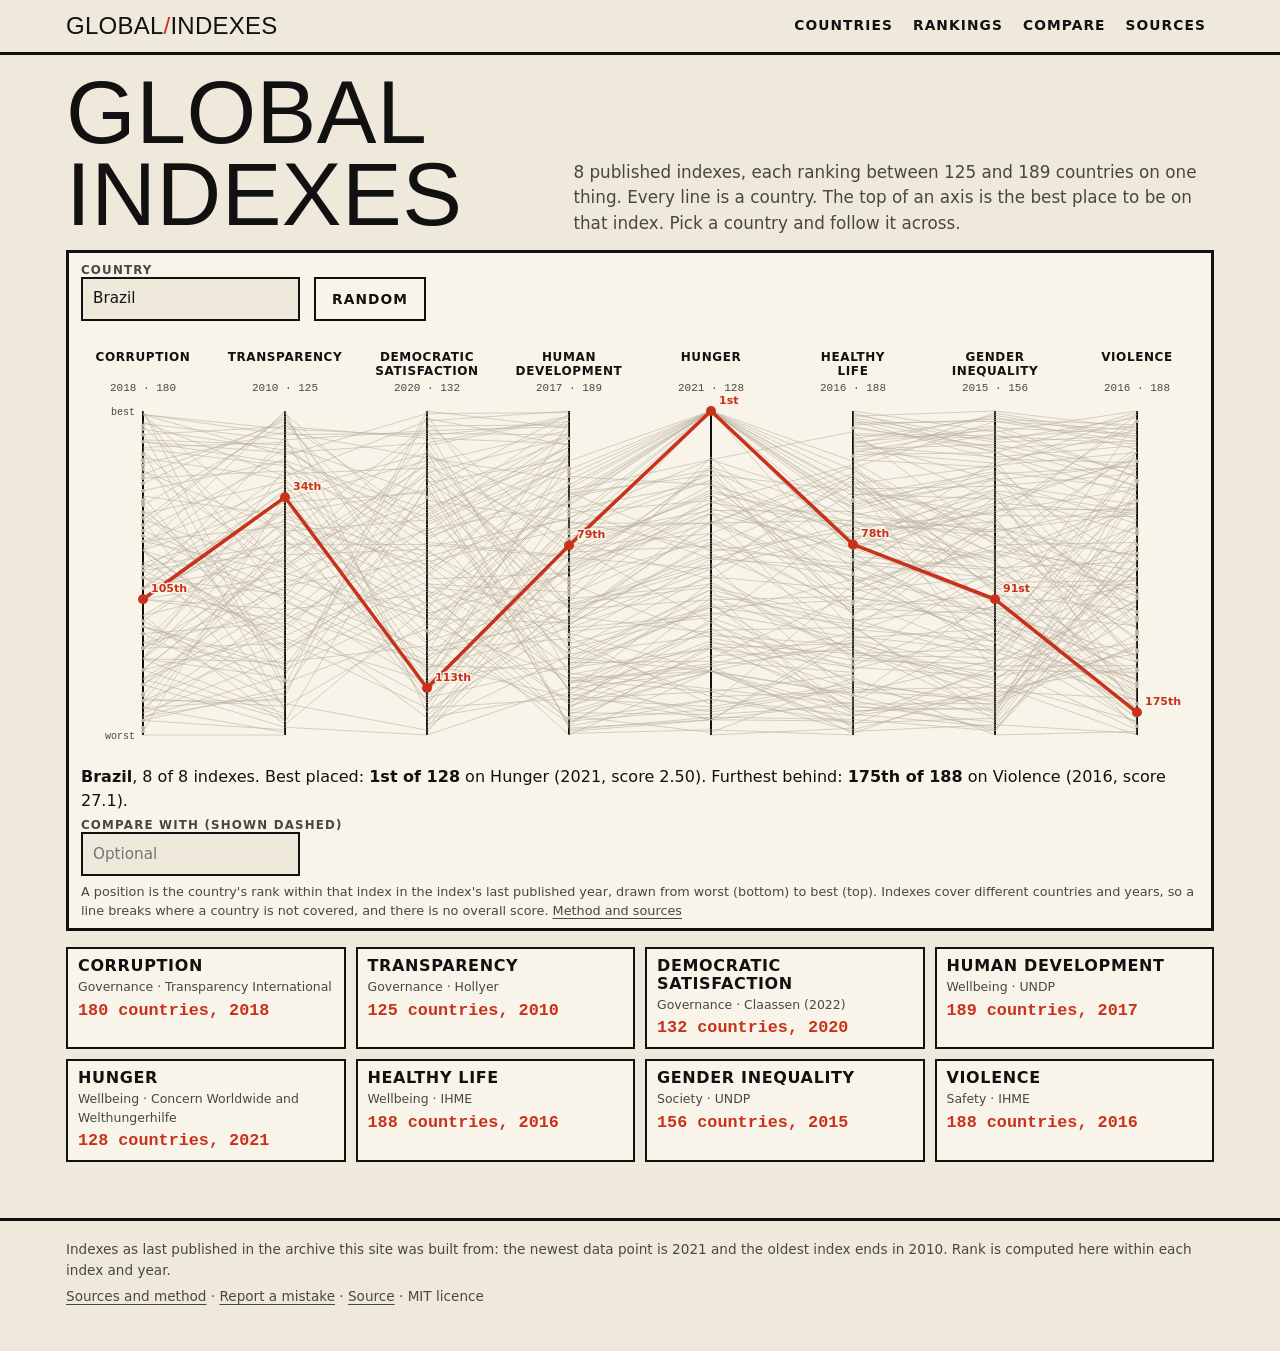
==== index.html @ 090c5229 "Add eight indexes, a build command and a front end Eight new indexes built from Our World in Data's " ====
<!DOCTYPE html>
<html lang="en">
<head>
  <meta charset="UTF-8">
  <meta name="viewport" content="width=device-width, initial-scale=1">
  <title>Global Indexes: one country, eight yardsticks</title>
  <meta name="description" content="Pick a country and see where it stands on eight published indexes of governance, wellbeing, society and safety, with the year, score and number of countries printed beside every position.">
  <meta property="og:title" content="Global Indexes">
  <meta property="og:description" content="One country, eight yardsticks: corruption, human development, gender inequality, hunger, transparency, healthy life, violence and satisfaction with democracy.">
  <link rel="icon" href="assets/favicon.svg" type="image/svg+xml">
  <link rel="stylesheet" href="assets/site.css">
</head>
<body data-page="home">
<main id="main" class="wrap hero">
  <div class="hero-top">
    <h1>Global <span class="brk">Indexes</span></h1>
    <p class="lede"><span data-fig="indexes">&ndash;</span> published indexes, each ranking between <span data-fig="minc">&ndash;</span> and <span data-fig="maxc">&ndash;</span> countries on one thing. Every line is a country. The top of an axis is the best place to be on that index. Pick a country and follow it across.</p>
  </div>

  <div class="stage" id="stage">
    <div class="picker">
      <div class="grow"><label for="c1">Country</label><input id="c1" list="clist" autocomplete="off" placeholder="Type a country"></div>
      <datalist id="clist"></datalist>
      <button type="button" class="btn ghost" id="rand">Random</button>
    </div>
    <div class="tipwrap"><div id="tip" class="tip" hidden></div><svg id="pc" role="group" aria-label="A parallel chart. Each index is a vertical axis from the worst rank at the bottom to the best at the top, and each country is a line across the axes."></svg></div>
    <p class="readout" id="readout" aria-live="polite"></p>
    <div class="picker"><div class="grow"><label for="c2">Compare with (shown dashed)</label><input id="c2" list="clist" autocomplete="off" placeholder="Optional"></div></div>
    <p class="fine">A position is the country's rank within that index in the index's last published year, drawn from worst (bottom) to best (top). Indexes cover different countries and years, so a line breaks where a country is not covered, and there is no overall score. <a href="about.html">Method and sources</a></p>
    <ul class="sr" id="sr" aria-label="The chart as a list"></ul>
  </div>

  <ul class="tiles" id="tiles" aria-label="The indexes"></ul>
</main>
<noscript><p class="notice wrap">The chart needs JavaScript. The data are plain JSON files listed on <a href="about.html">Sources</a>.</p></noscript>
<script src="assets/gi.js"></script>
<script src="assets/home.js"></script>
</body>
</html>
---- assets/site.css ----
/* Global Indexes. Tokens first; dark mode redefines the same names. */
:root {
  --bg: #efe9dc; --paper: #f8f4ea; --ink: #111111; --ink2: #4a4741; --rule: #cdc4ae; --focus: #111111;
  --hot: #c8321a; --cool: #0a6670; --faint: #b9b09b; --on-hot: #ffffff;
  --display: Impact, Haettenschweiler, "Franklin Gothic Heavy", "Arial Narrow Bold", "Arial Black", sans-serif;
  --label: "Arial Narrow", "Franklin Gothic Medium", "Roboto Condensed", system-ui, sans-serif;
  --ui: system-ui, -apple-system, "Segoe UI", Roboto, "Helvetica Neue", sans-serif;
  --mono: ui-monospace, "SF Mono", Menlo, Consolas, monospace;
}
@media (prefers-color-scheme: dark) {
  :root { --bg: #121110; --paper: #1b1916; --ink: #f2ecdf; --ink2: #aaa396; --rule: #36322b; --focus: #f2ecdf; --hot: #ff7d5e; --cool: #52c6d2; --faint: #4a463e; --on-hot: #121110; }
}
* { box-sizing: border-box; }
html { -webkit-text-size-adjust: 100%; }
body { margin: 0; background: var(--bg); color: var(--ink); font: 16px/1.5 var(--ui); }
h1, h2, h3 { margin: 0; }
h1 { font: 400 clamp(2.6rem, 9vw, 5.6rem)/.92 var(--display); letter-spacing: .005em; text-transform: uppercase; }
h2 { font: 700 1.25rem/1.1 var(--label); text-transform: uppercase; letter-spacing: .06em; }
p { margin: 0 0 1em; }
a { color: inherit; text-underline-offset: 3px; text-decoration-thickness: 1px; }
a:hover { text-decoration-thickness: 2px; }
:focus-visible { outline: 3px solid var(--focus); outline-offset: 2px; }
.wrap { max-width: 1180px; margin: 0 auto; padding: 0 16px; }
.skip { position: absolute; left: -999px; top: 8px; background: var(--ink); color: var(--bg); padding: 8px 12px; z-index: 20; }
.skip:focus { left: 8px; }
.sr { position: absolute; width: 1px; height: 1px; overflow: hidden; clip: rect(0 0 0 0); white-space: nowrap; }
.notice { background: var(--paper); border: 2px solid var(--ink); padding: 12px 16px; margin: 16px 0; }

header.site { border-bottom: 3px solid var(--ink); }
header.site .topbar { display: flex; align-items: center; justify-content: space-between; gap: 6px 16px; min-height: 52px; flex-wrap: wrap; }
.brand { font: 400 1.5rem/1 var(--display); text-transform: uppercase; text-decoration: none; padding: 8px 0; letter-spacing: .01em; }
.brand i { font-style: normal; color: var(--hot); }
header.site nav { display: flex; flex-wrap: wrap; gap: 0 4px; }
header.site nav a { font: 700 .86rem var(--label); text-transform: uppercase; letter-spacing: .08em; text-decoration: none; padding: 10px 8px; border-bottom: 3px solid transparent; }
header.site nav a:hover { border-bottom-color: var(--ink2); }
header.site nav a[aria-current] { border-bottom-color: var(--hot); }
footer.site { border-top: 3px solid var(--ink); margin-top: 56px; padding: 18px 0 36px; color: var(--ink2); font-size: .85rem; }
footer.site p { margin: 0 0 6px; }

.kicker { font: 700 .8rem var(--label); letter-spacing: .12em; text-transform: uppercase; color: var(--ink2); margin: 0 0 6px; }
.lede { font-size: 1.05rem; color: var(--ink2); max-width: 60ch; }
main.page { padding-top: 26px; }
main.page > h1 { margin-bottom: 10px; }
.prose > p, .prose > ul, .prose > h2, .prose > ol { max-width: 70ch; }
.prose h2 { margin: 2em 0 .5em; }
.grid2 > * { min-width: 0; }
.tiles > li { min-width: 0; }
.tiles em { overflow-wrap: anywhere; }
@media (max-width: 380px) {
  .tiles { grid-template-columns: 1fr; }
  .hero h1 { font-size: 2rem; }
  .tools select, .tools input { min-width: 0; width: 100%; }
  .tools > div { flex: 1 1 100%; }
}
.prose li { margin-bottom: .4em; }
code { font-family: var(--mono); font-size: .88em; background: var(--paper); border: 1px solid var(--rule); padding: 1px 5px; }

/* landing */
.hero { padding-top: 16px; }
.hero-top { display: grid; gap: 8px 32px; grid-template-columns: 1fr; align-items: end; }
@media (min-width: 900px) { .hero-top { grid-template-columns: auto 1fr; } .hero .lede { justify-self: end; margin: 0; } }
.stage { border: 3px solid var(--ink); background: var(--paper); margin-top: 14px; padding: 10px 10px 8px; }
.picker { display: flex; flex-wrap: wrap; gap: 8px 14px; align-items: end; margin: 0 2px 6px; }
.picker label { font: 700 .74rem var(--label); letter-spacing: .1em; text-transform: uppercase; color: var(--ink2); display: block; }
.picker select, .picker input, .tools select, .tools input { font: inherit; font-size: .95rem; padding: 7px 10px; min-height: 44px; border: 2px solid var(--ink); background: var(--bg); color: var(--ink); min-width: 170px; max-width: 100%; border-radius: 0; }
.btn { font: 700 .86rem var(--label); letter-spacing: .08em; text-transform: uppercase; background: var(--ink); color: var(--bg); border: 2px solid var(--ink); padding: 8px 16px; min-height: 44px; cursor: pointer; text-decoration: none; display: inline-flex; align-items: center; }
.btn.ghost { background: transparent; color: var(--ink); }
.btn:disabled { opacity: .5; cursor: default; }
svg text { font-family: var(--label); fill: var(--ink); }
#pc { display: block; width: 100%; height: auto; touch-action: manipulation; }
#pc .axis { stroke: var(--ink); stroke-width: 2; }
#pc .axlab { font: 700 12px var(--label); text-transform: uppercase; letter-spacing: .05em; }
#pc .axyr { font: 11px var(--mono); fill: var(--ink2); }
#pc .line { fill: none; stroke: var(--faint); stroke-width: 1; opacity: .55; }
#pc .line.on { stroke: var(--hot); stroke-width: 3.5; opacity: 1; }
#pc .line.on2 { stroke: var(--cool); stroke-width: 3.5; opacity: 1; stroke-dasharray: 8 4; }
#pc .dot { fill: var(--hot); }
#pc .dot2 { fill: var(--cool); }
#pc .hit { fill: none; stroke: transparent; stroke-width: 9; cursor: pointer; }
#pc .tick { font: 10px var(--mono); fill: var(--ink2); }
#pc .lab { font: 700 11px var(--label); paint-order: stroke; stroke: var(--paper); stroke-width: 3px; stroke-linejoin: round; }
.hero h1 .brk { display: block; }
@media (max-width: 639px) {
  .hero h1 { font-size: 2.4rem; }
  .hero h1 .brk { display: inline; }
  .hero .lede { display: none; }
  .picker .grow { flex: 1 1 150px; }
  .picker .grow input { width: 100%; min-width: 0; }
}
.readout { margin: 8px 2px 2px; min-height: 3.2em; }
.readout b { font-weight: 700; }
.fine { font-size: .8rem; color: var(--ink2); margin: 4px 2px 0; }
.tiles { display: grid; gap: 10px; grid-template-columns: repeat(2, 1fr); margin: 16px 0 0; list-style: none; padding: 0; }
@media (min-width: 700px) { .tiles { grid-template-columns: repeat(4, 1fr); } }
.tiles a { display: block; text-decoration: none; background: var(--paper); border: 2px solid var(--ink); padding: 8px 10px 10px; height: 100%; }
.tiles a:hover { background: var(--bg); box-shadow: 4px 4px 0 var(--ink); }
.tiles b { display: block; font: 700 1rem/1.1 var(--label); text-transform: uppercase; letter-spacing: .04em; }
.tiles span { display: block; font-size: .78rem; color: var(--ink2); margin-top: 3px; }
.tiles em { display: block; font: 700 1.05rem var(--mono); font-style: normal; margin-top: 4px; color: var(--hot); }

/* inner pages */
.tools { display: flex; flex-wrap: wrap; gap: 10px 14px; align-items: end; margin: 12px 0; }
.tools label { font: 700 .74rem var(--label); letter-spacing: .1em; text-transform: uppercase; color: var(--ink2); display: block; }
.grid2 { display: grid; gap: 22px; grid-template-columns: 1fr; margin-top: 16px; }
@media (min-width: 960px) { .grid2 { grid-template-columns: minmax(0, 1.25fr) minmax(0, 1fr); } }
.panel { border: 2px solid var(--ink); background: var(--paper); padding: 12px 14px; }
.panel h2 { margin-bottom: 8px; }
table.rk { border-collapse: collapse; width: 100%; font-size: .92rem; }
table.rk th, table.rk td { text-align: left; padding: 6px 8px; border-bottom: 1px solid var(--rule); vertical-align: middle; }
table.rk th { font: 700 .72rem var(--label); text-transform: uppercase; letter-spacing: .1em; color: var(--ink2); }
table.rk td.n { font-family: var(--mono); text-align: right; white-space: nowrap; }
table.rk th.n { text-align: right; }
table.rk tr.sel td { background: var(--bg); font-weight: 700; }
.bar { display: block; height: 10px; background: var(--faint); position: relative; min-width: 60px; }
.bar i { position: absolute; left: 0; top: 0; bottom: 0; background: var(--ink); }
.bar.hot i { background: var(--hot); }
.scroll { max-height: 520px; overflow: auto; border: 2px solid var(--ink); background: var(--paper); }
.warn { border: 3px solid var(--hot); padding: 10px 14px; margin: 12px 0; background: var(--paper); }
.chart svg { display: block; width: 100%; height: auto; }
.chart .grid { stroke: var(--rule); }
.chart .pt { fill: var(--ink); opacity: .55; cursor: pointer; }
.chart .pt.sel { fill: var(--hot); opacity: 1; }
.chart .axlab { font: 700 11px var(--label); text-transform: uppercase; letter-spacing: .06em; fill: var(--ink2); }
.chart .tick { font: 10px var(--mono); fill: var(--ink2); }
.chart .lab { font: 700 11px var(--label); }
.rows { list-style: none; margin: 0; padding: 0; }
.rows li { display: grid; grid-template-columns: minmax(8em, 1.1fr) minmax(0, 2fr) auto; gap: 8px 12px; align-items: center; padding: 8px 0; border-bottom: 1px solid var(--rule); }
.rows li b { font: 700 .95rem var(--label); text-transform: uppercase; letter-spacing: .04em; }
.rows small { display: block; color: var(--ink2); font-size: .78rem; }
.rows .v { font: 700 .95rem var(--mono); text-align: right; white-space: nowrap; }
.spark { width: 100%; height: 34px; display: block; }
.spark path { fill: none; stroke: var(--ink); stroke-width: 2; }
.spark path.end { stroke: var(--hot); stroke-width: 9px; stroke-linecap: round; }
.rows.panel { padding: 4px 14px; }
@media (max-width: 600px) { .rows li { grid-template-columns: 1fr auto; } .rows li .bar, .rows li .spark { grid-column: 1 / -1; } }
dl.facts { margin: 0; display: grid; gap: 8px; }
dl.facts dt { font: 700 .72rem var(--label); text-transform: uppercase; letter-spacing: .1em; color: var(--ink2); }
dl.facts dd { margin: 2px 0 0; }
.tipwrap { position: relative; }
.tip { position: absolute; z-index: 5; background: var(--ink); color: var(--bg); font: 700 .8rem var(--label); letter-spacing: .04em; padding: 4px 8px; pointer-events: none; max-width: 230px; }
#pc .line.hov { stroke: var(--ink); stroke-width: 2.5; opacity: 1; }
@media print { header.site nav, .tools, .picker { display: none; } }
@media (forced-colors: active) { #pc .line.on, #pc .line.on2 { stroke: Highlight; } #pc .line { stroke: GrayText; } }
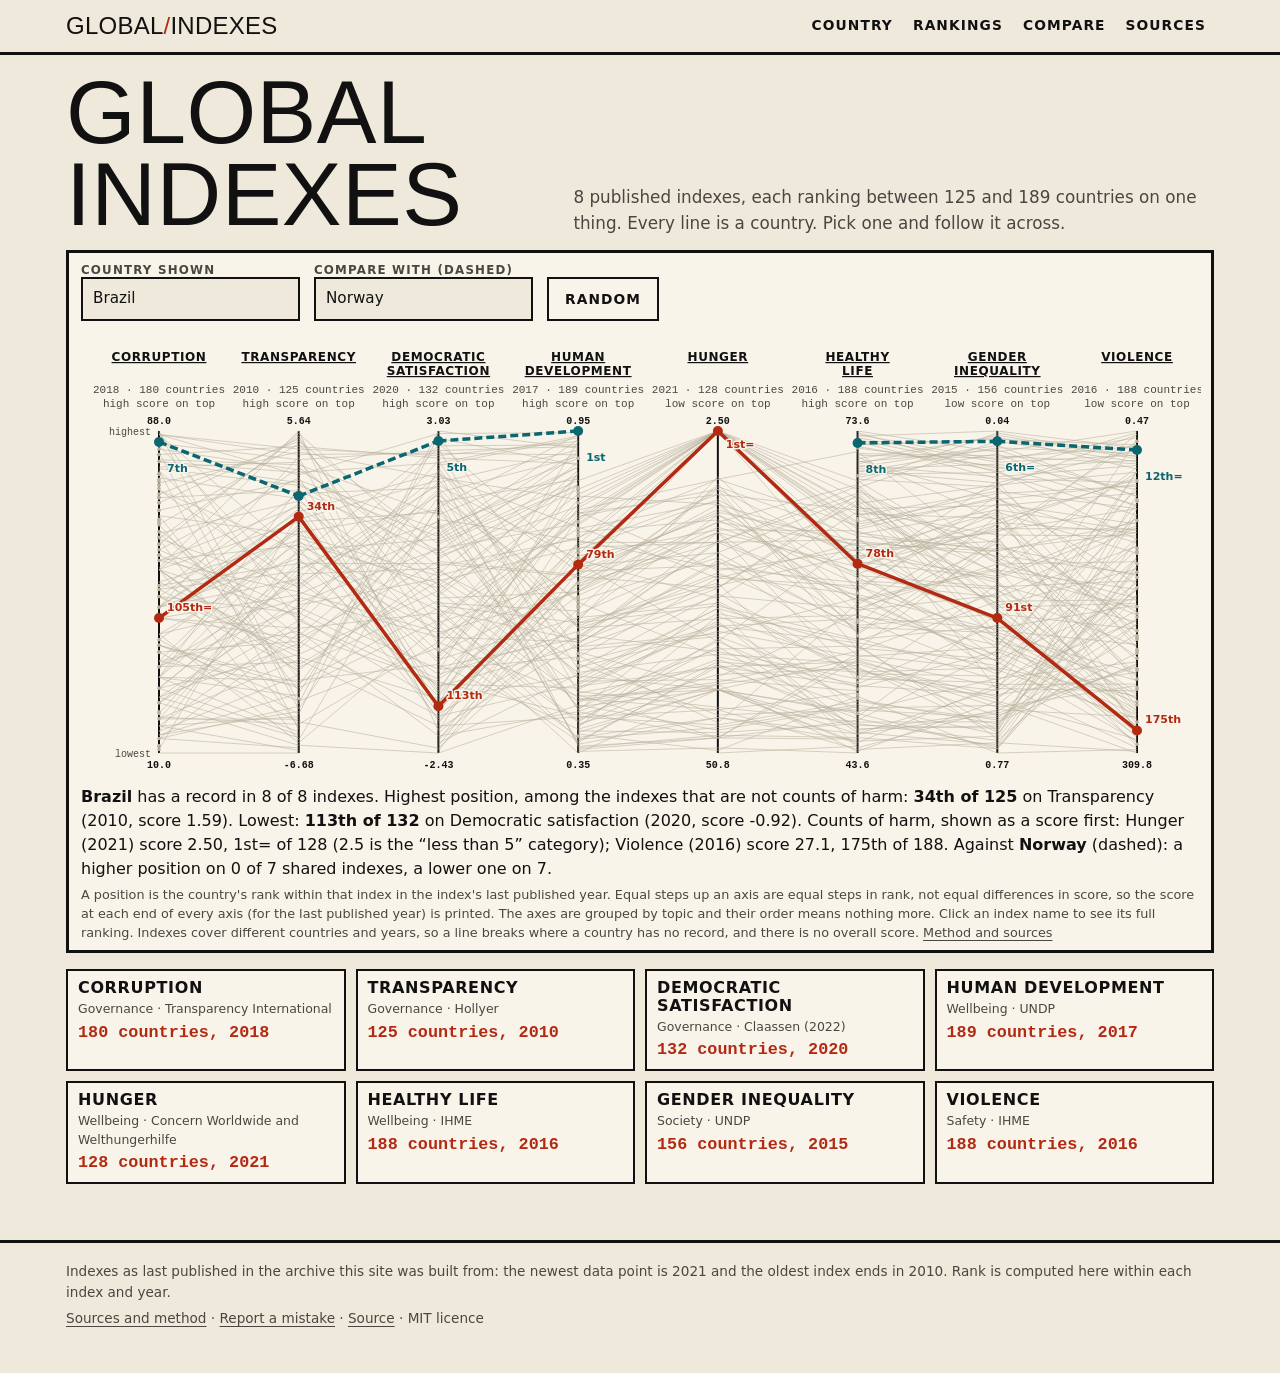
==== commit f68bb57a: "Global Indexes: reviewed front end, harm-index handling, design log R1 and R2 of an eight-seat revie" ====
--- a/index.html
+++ b/index.html
@@ -3,10 +3,10 @@
 <head>
   <meta charset="UTF-8">
   <meta name="viewport" content="width=device-width, initial-scale=1">
-  <title>Global Indexes: one country, eight yardsticks</title>
-  <meta name="description" content="Pick a country and see where it stands on eight published indexes of governance, wellbeing, society and safety, with the year, score and number of countries printed beside every position.">
+  <title>Global Indexes: one country across eight indexes</title>
+  <meta name="description" content="Pick a country and see its position in eight published indexes of governance, wellbeing, society and safety, with the year, score and number of countries printed beside every position.">
   <meta property="og:title" content="Global Indexes">
-  <meta property="og:description" content="One country, eight yardsticks: corruption, human development, gender inequality, hunger, transparency, healthy life, violence and satisfaction with democracy.">
+  <meta property="og:description" content="One country across eight indexes: corruption, human development, gender inequality, hunger, transparency, healthy life, violence and satisfaction with democracy.">
   <link rel="icon" href="assets/favicon.svg" type="image/svg+xml">
   <link rel="stylesheet" href="assets/site.css">
 </head>
@@ -14,19 +14,21 @@
 <main id="main" class="wrap hero">
   <div class="hero-top">
     <h1>Global <span class="brk">Indexes</span></h1>
-    <p class="lede"><span data-fig="indexes">&ndash;</span> published indexes, each ranking between <span data-fig="minc">&ndash;</span> and <span data-fig="maxc">&ndash;</span> countries on one thing. Every line is a country. The top of an axis is the best place to be on that index. Pick a country and follow it across.</p>
+    <p class="lede"><span class="long"><span data-fig="indexes">&ndash;</span> published indexes, each ranking between <span data-fig="minc">&ndash;</span> and <span data-fig="maxc">&ndash;</span> countries on one thing. Every line is a country. Pick one and follow it across.</span><span class="short">Each line is a country. Pick one and follow it across <span data-fig="indexes">&ndash;</span> indexes.</span></p>
   </div>
 
   <div class="stage" id="stage">
     <div class="picker">
-      <div class="grow"><label for="c1">Country</label><input id="c1" list="clist" autocomplete="off" placeholder="Type a country"></div>
+      <div class="grow"><label for="c1">Country shown</label><input id="c1" list="clist" autocomplete="off" placeholder="Type a country"></div>
+      <div class="grow"><label for="c2">Compare with (dashed)</label><input id="c2" list="clist" autocomplete="off" placeholder="Another country"></div>
       <datalist id="clist"></datalist>
       <button type="button" class="btn ghost" id="rand">Random</button>
     </div>
-    <div class="tipwrap"><div id="tip" class="tip" hidden></div><svg id="pc" role="group" aria-label="A parallel chart. Each index is a vertical axis from the worst rank at the bottom to the best at the top, and each country is a line across the axes."></svg></div>
+    <p class="fine" id="msg" role="status" style="color:var(--hot);min-height:0"></p>
+    <div class="tipwrap"><div id="tip" class="tip" hidden></div><svg id="pc" role="group" aria-label="A parallel chart. Each index is a vertical axis, with the highest rank at the top and the lowest at the bottom, and each country is a line across the axes."></svg></div>
+    <ol class="axkey" id="axkey" aria-label="The axes, in order"></ol>
     <p class="readout" id="readout" aria-live="polite"></p>
-    <div class="picker"><div class="grow"><label for="c2">Compare with (shown dashed)</label><input id="c2" list="clist" autocomplete="off" placeholder="Optional"></div></div>
-    <p class="fine">A position is the country's rank within that index in the index's last published year, drawn from worst (bottom) to best (top). Indexes cover different countries and years, so a line breaks where a country is not covered, and there is no overall score. <a href="about.html">Method and sources</a></p>
+    <p class="fine">A position is the country's rank within that index in the index's last published year. Equal steps up an axis are equal steps in rank, not equal differences in score, so the score at each end of every axis (for the last published year) is printed. The axes are grouped by topic and their order means nothing more. Click an index name to see its full ranking. Indexes cover different countries and years, so a line breaks where a country has no record, and there is no overall score. <a href="about.html">Method and sources</a></p>
     <ul class="sr" id="sr" aria-label="The chart as a list"></ul>
   </div>
 
--- a/assets/site.css
+++ b/assets/site.css
@@ -1,7 +1,7 @@
 /* Global Indexes. Tokens first; dark mode redefines the same names. */
 :root {
   --bg: #efe9dc; --paper: #f8f4ea; --ink: #111111; --ink2: #4a4741; --rule: #cdc4ae; --focus: #111111;
-  --hot: #c8321a; --cool: #0a6670; --faint: #b9b09b; --on-hot: #ffffff;
+  --hot: #b32a13; --cool: #0a6670; --faint: #b9b09b; --on-hot: #ffffff;
   --display: Impact, Haettenschweiler, "Franklin Gothic Heavy", "Arial Narrow Bold", "Arial Black", sans-serif;
   --label: "Arial Narrow", "Franklin Gothic Medium", "Roboto Condensed", system-ui, sans-serif;
   --ui: system-ui, -apple-system, "Segoe UI", Roboto, "Helvetica Neue", sans-serif;
@@ -69,7 +69,10 @@
 svg text { font-family: var(--label); fill: var(--ink); }
 #pc { display: block; width: 100%; height: auto; touch-action: manipulation; }
 #pc .axis { stroke: var(--ink); stroke-width: 2; }
-#pc .axlab { font: 700 12px var(--label); text-transform: uppercase; letter-spacing: .05em; }
+#pc .axlab { font: 700 12px var(--label); text-transform: uppercase; letter-spacing: .05em; text-decoration: underline; text-underline-offset: 3px; }
+#pc a:hover .axlab, #pc a:focus-visible .axlab, #pc a:hover .axnum { fill: var(--hot); }
+#pc .axnum { font: 700 14px var(--label); text-decoration: underline; }
+#pc .axend { font: 700 10px var(--mono); fill: var(--ink); }
 #pc .axyr { font: 11px var(--mono); fill: var(--ink2); }
 #pc .line { fill: none; stroke: var(--faint); stroke-width: 1; opacity: .55; }
 #pc .line.on { stroke: var(--hot); stroke-width: 3.5; opacity: 1; }
@@ -83,7 +86,7 @@
 @media (max-width: 639px) {
   .hero h1 { font-size: 2.4rem; }
   .hero h1 .brk { display: inline; }
-  .hero .lede { display: none; }
+  .hero .lede { font-size: .92rem; margin: 4px 0 0; }
   .picker .grow { flex: 1 1 150px; }
   .picker .grow input { width: 100%; min-width: 0; }
 }
@@ -141,3 +144,22 @@
 #pc .line.hov { stroke: var(--ink); stroke-width: 2.5; opacity: 1; }
 @media print { header.site nav, .tools, .picker { display: none; } }
 @media (forced-colors: active) { #pc .line.on, #pc .line.on2 { stroke: Highlight; } #pc .line { stroke: GrayText; } }
+
+.lede .short { display: none; }
+@media (max-width: 639px) { .lede .long { display: none; } .lede .short { display: inline; } }
+.axkey { list-style: none; margin: 6px 2px 0; padding: 0; display: grid; grid-template-columns: repeat(2, 1fr); gap: 2px 10px; font-size: .82rem; }
+.axkey a { display: block; text-decoration: none; padding: 7px 0; min-height: 44px; }
+.axkey a:hover { text-decoration: underline; }
+.axkey b { display: inline-block; min-width: 1.4em; font: 700 .9rem var(--mono); color: var(--hot); }
+.axkey small { display: block; color: var(--ink2); font-size: .72rem; margin-left: 1.6em; }
+@media (min-width: 640px) { .axkey { display: none; } }
+@media (forced-colors: active) { #pc .line.on2 { stroke: LinkText; } #pc .line { stroke-width: 1px; stroke: GrayText; } }
+
+.scroll { position: relative; }
+table.rk thead th { position: sticky; top: 0; background: var(--paper); z-index: 1; box-shadow: 0 1px 0 var(--rule); }
+table.rk td, table.rk th { height: 44px; }
+table.rk th[scope="row"] { font-weight: 600; text-transform: none; letter-spacing: 0; font-family: var(--ui); font-size: .92rem; color: var(--ink); }
+table.rk th[scope="row"] a { display: block; padding: 12px 0; min-height: 44px; min-width: 44px; }
+.rows li b a, .tiles a { min-height: 44px; }
+.rows li b a { display: inline-block; padding: 8px 0; }
+.rows li:has(.v) { min-height: 56px; }
